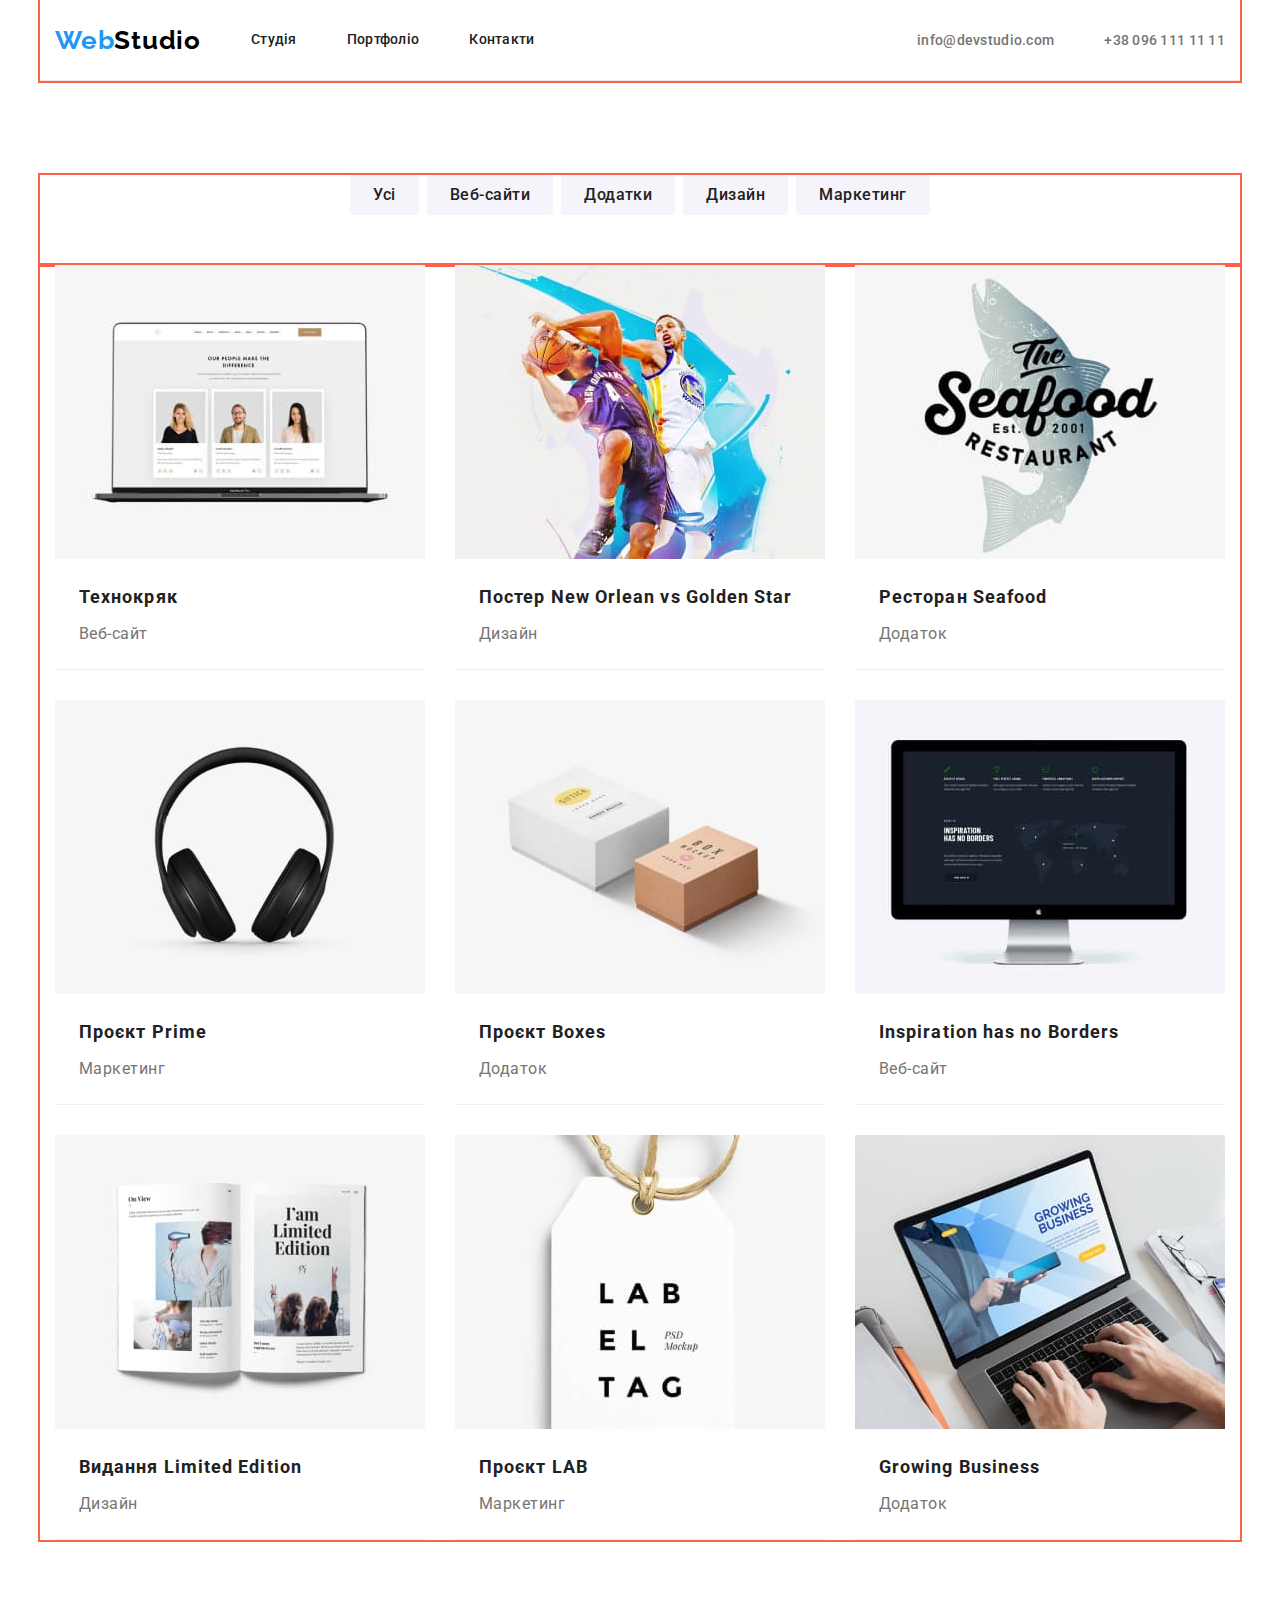
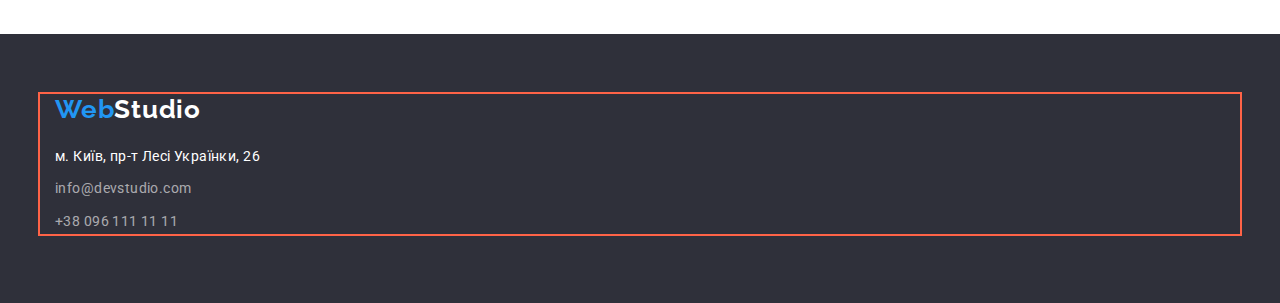
==== portfolio.html @ 525b451d "homework3" ====
<!DOCTYPE html>
<html lang="uk">
  <head>
    <meta charset="UTF-8" />
    <meta http-equiv="X-UA-Compatible" content="IE=edge" />
    <meta name="viewport" content="width=device-width, initial-scale=1.0" />
    <title>Document</title>
    <link
      href="https://fonts.googleapis.com/css2?family=Oleo+Script&family=Raleway:wght@700&family=Roboto:wght@400;500;700;900&display=swap"
      rel="stylesheet"
    />
    <link
      rel="stylesheet"
      href="https://cdnjs.cloudflare.com/ajax/libs/modern-normalize/1.1.0/modern-normalize.min.css"
    />
    <link rel="stylesheet" href="./css/styles.css" />
  </head>
  <body>
    <!-- шапка -->
    <header class="page-header container">
      <nav class="main-nav">
        <a class="logo link" href="./index.html">Web<span class="logo-header">Studio</span></a>
        <ul class="site-nav list">
          <li class="site-nav-item">
            <a href="./index.html" class="site-nav-link link">Студія</a>
          </li>
          <li class="site-nav-item">
            <a href="#" class="site-nav-link link">Портфоліо</a>
          </li>
          <li class="site-nav-item">
            <a href="#" class="site-nav-link link">Контакти</a>
          </li>
        </ul>
      </nav>
      <div class="info-nav">
        <ul class="auth-nav list">
          <li class="auth-nav-item">
            <a href="mailto:info@devstudio.com" class="auth-nav-link link"> info@devstudio.com</a>
          </li>
          <li class="auth-nav-item">
            <a href="tel:+380961111111" class="auth-nav-link link"> +38 096 111 11 11</a>
          </li>
        </ul>
      </div>
    </header>
    <main>
      <section class="section products">
        <h1 class="visually-hidden">Портфоліо</h1>
        <div class="container">
          <ul class="button-list list">
            <li class="button-list-item">
              <button class="button-item" type="button">Усі</button>
            </li>
            <li class="button-list-item">
              <button class="button-item" type="button">Веб-сайти</button>
            </li>
            <li class="button-list-item">
              <button class="button-item" type="button">Додатки</button>
            </li>
            <li class="button-list-item">
              <button class="button-item" type="button">Дизайн</button>
            </li>
            <li class="button-list-item">
              <button class="button-item" type="button">Маркетинг</button>
            </li>
          </ul>
        </div>
        <div class="container">
          <ul class="products list">
            <li class="products-item">
              <img class="products-img" src="./images/portfolio1.jpg" alt="сторінка веб-сайту" />
              <h2 class="products-title">Технокряк</h2>
              <p class="products-text">Веб-сайт</p>
            </li>
            <li class="products-item">
              <img
                class="products-img"
                src="./images/portfolio2.jpg"
                alt="постер з баскетболістами"
              />
              <h2 class="products-title">Постер New Orlean vs Golden Star</h2>
              <p class="products-text">Дизайн</p>
            </li>
            <li class="products-item">
              <img class="products-img" src="./images/portfolio3.jpg" alt="вивіска ресторану" />
              <h2 class="products-title">Ресторан Seafood</h2>
              <p class="products-text">Додаток</p>
            </li>
            <li class="products-item">
              <img class="products-img" src="./images/portfolio4.jpg" alt="навушники" />
              <h2 class="products-title">Проєкт Prime</h2>
              <p class="products-text">Маркетинг</p>
            </li>
            <li class="products-item">
              <img class="products-img" src="./images/portfolio5.jpg" alt="коробки" />
              <h2 class="products-title">Проєкт Boxes</h2>
              <p class="products-text">Додаток</p>
            </li>
            <li class="products-item">
              <img class="products-img" src="./images/portfolio6.jpg" alt="сторінка веб-сайту" />
              <h2 class="products-title">Inspiration has no Borders</h2>
              <p class="products-text">Веб-сайт</p>
            </li>
            <li class="products-item">
              <img class="products-img" src="./images/portfolio7.jpg" alt="журнал" />
              <h2 class="products-title">Видання Limited Edition</h2>
              <p class="products-text">Дизайн</p>
            </li>
            <li class="products-item">
              <img class="products-img" src="./images/portfolio8.jpg" alt="бірка" />
              <h2 class="products-title">Проєкт LAB</h2>
              <p class="products-text">Маркетинг</p>
            </li>
            <li class="products-item">
              <img class="products-img" src="./images/portfolio9.jpg" alt="робота за комп'ютером" />
              <h2 class="products-title">Growing Business</h2>
              <p class="products-text">Додаток</p>
            </li>
          </ul>
        </div>
      </section>
    </main>
    <footer class="footer footer-section">
      <div class="container">
        <a class="logo link" href="./index.html">Web<span class="logo-footer">Studio</span></a>
        <address>
          <ul class="footer-list-link list">
            <li class="footer-item">
              <a
                class="link maps"
                href="https://goo.gl/maps/bRiLxxTFk4Lpj27C7"
                target="_blank"
                rel="nofollow"
                >м. Київ, пр-т Лесі Українки, 26</a
              >
            </li>
            <li class="footer-item">
              <a class="link" href="mailto:info@devstudio.com">info@devstudio.com</a>
            </li>
            <li class="footer-item">
              <a class="link" href="tel:+380961111111">+38 096 111 11 11</a>
            </li>
          </ul>
        </address>
      </div>
    </footer>
  </body>
</html>
---- css/styles.css ----
/* колір основного тексту #757575 */
/* колір заголовків #212121 */
/* білий #FFFFFF */
/* акцент #2196F3 */
/* пошта та адреса в футері rgba(255, 255, 255, 0.6) */
/* Background #F5F5F5 */
:root {
  --primary-text-color: #757575;
  --title-text-color: #212121;
  --accent-color: #2196f3;
  --white-text-color: #ffffff;
  --white-background-color: #ffffff;
  --primary-font-weight: 500;
  --second-font-weight: 700;
}
.container {
  width: 1200px;
  padding: 0 15px;
  margin: 0 auto;
  outline: 2px solid tomato;
}
.visually-hidden {
  position: absolute;
  white-space: nowrap;
  width: 1px;
  height: 1px;
  overflow: hidden;
  border: 0;
  padding: 0;
  clip: rect(0 0 0 0);
  clip-path: inset(50%);
  margin: -1px;
}
.section {
  padding-top: 94px;
  padding-bottom: 94px;
}

body {
  background-color: var(--white-background-color);
  color: var(--primary-text-color);
  font-family: Roboto, sans-serif;
}

.list {
  padding: 0px;
  margin: 0px;
  list-style: none;
}
.link {
  color: rgba(255, 255, 255, 0.6);
  text-decoration: none;
}
/* header */
.page-header {
  display: flex;
  justify-content: space-between;
  border-bottom: 1px solid #ececec;
}
/* main-nav */
.main-nav {
  display: flex;
  align-items: center;
}
/* site-nav */
.logo {
  margin-right: 50px;
  color: var(--accent-color);
  font-family: Raleway;
  font-weight: var(--second-font-weight);
  font-size: 26px;
  line-height: 1.19;
  letter-spacing: 0.03em;
}

.logo-header {
  color: #000000;
}
.site-nav {
  display: flex;
}

.site-nav-item:not(:last-child) {
  margin-right: 50px;
}
.site-nav-link {
  display: block;
  padding-top: 32px;
  padding-bottom: 32px;
  color: var(--title-text-color);
  font-weight: var(--primary-font-weight);
  font-size: 14px;
  line-height: 1.14;
  letter-spacing: 0.02em;
}
.site-nav-link:hover,
.site-nav-link:focus {
  color: var(--accent-color);
}
/* auth-nav */
.info-nav {
  display: flex;
  align-items: center;
}
.auth-nav {
  display: flex;
}
.auth-nav-item:not(:last-child) {
  margin-right: 50px;
}
.auth-nav-link {
  color: var(--primary-text-color);
  font-weight: var(--primary-font-weight);
  font-size: 14px;
  line-height: 1.14;
  letter-spacing: 0.02em;
}
.auth-nav-link:hover,
.auth-nav-link:focus {
  color: var(--accent-color);
}
/* hero */
.hero {
  background-color: #2f303a;
  text-align: center;
  outline: 2px solid tomato;
  padding: 200px 0;
}
.hero-title {
  margin-top: 0px;
  margin-bottom: 30px;
  text-transform: uppercase;
  color: var(--white-text-color);
  font-weight: 900;
  font-size: 44px;
  line-height: 1.16;
  letter-spacing: 0.06em;
}
/* button */
.button {
  border: 1px solid transparent;
  border-radius: 4px;
  padding: 10px 32px;
  min-width: 216px;
  background-color: var(--accent-color);
  color: var(--white-text-color);
  font-weight: var(--second-font-weight);
  font-size: 16px;
  line-height: 1.87;
  letter-spacing: 0.06em;
  text-align: center;
  cursor: pointer;
}
.button-item {
  border: 1px solid transparent;
  border-radius: 4px;
  padding: 6px 22px;
  background-color: #f5f4fa;
  color: var(--title-text-color);
  font-weight: var(--primary-font-weight);
  font-size: 16px;
  line-height: 1.62;
  letter-spacing: 0.03em;
  cursor: pointer;
  text-align: center;
}
.button-list-item:not(:last-child) {
  margin-right: 8px;
}

.button-item:hover,
.button-item:focus {
  background-color: var(--accent-color);
  color: var(--white-text-color);
}
.button-list {
  display: flex;
  justify-content: center;
  margin-bottom: 50px;
}
/* advances */
.advances {
  display: flex;
  justify-content: center;
}
.advances-item:not(:last-child) {
  margin-right: 30px;
}
.advances-title {
  margin-top: 0px;
  margin-bottom: 10px;
  color: var(--title-text-color);
  font-weight: var(--second-font-weight);
  font-size: 14px;
  line-height: 1.14;
  letter-spacing: 0.03em;
}
.advances-text {
  margin-top: 0px;
  margin-bottom: 0px;
  font-size: 14px;
  line-height: 1.71;
  letter-spacing: 0.03em;
}
/* work */
.work {
  display: flex;
  justify-content: center;
}
.work-img {
  display: block;
  max-width: 100%;
  height: auto;
}
.work-item:not(:last-child) {
  margin-right: 30px;
}
.work-section {
  padding-top: 0px;
}
/* team */
.team {
  display: flex;
  justify-content: center;
}
.team-section {
  background-color: #f5f4fa;
}
.team-item {
  background-color: #fff;
  box-shadow: 0px 1px 3px rgba(0, 0, 0, 0.12), 0px 1px 1px rgba(0, 0, 0, 0.14),
    0px 2px 1px rgba(0, 0, 0, 0.2);
  border-radius: 0px 0px 4px 4px;
}
.team-item:not(:last-child) {
  margin-right: 30px;
}
.section-title {
  margin-top: 0px;
  margin-bottom: 50px;
  color: var(--title-text-color);
  font-weight: var(--second-font-weight);
  font-size: 36px;
  line-height: 1.16;
  letter-spacing: 0.03em;
  text-align: center;
}
.team-img {
  margin-bottom: 30px;
  display: block;
  max-width: 100%;
  height: auto;
}
.team-title {
  margin-top: 0px;
  margin-bottom: 10px;
  text-align: center;
  color: var(--title-text-color);
  font-weight: var(--primary-font-weight);
  font-size: 16px;
  line-height: 1.17;
  letter-spacing: 0.03em;
}
.team-text {
  margin-top: 0px;
  margin-bottom: 30px;
  text-align: center;
  font-size: 16px;
  line-height: 1.17;
  letter-spacing: 0.03em;
}
/* footer */
.footer-section {
  padding-top: 60px;
  padding-bottom: 60px;
}
.logo-footer {
  color: var(--white-text-color);
}
.footer-item {
  margin-top: 0px;
  margin-bottom: 9px;
  font-size: 14px;
  line-height: 1.71;
  letter-spacing: 0.03em;
}

.footer {
  background-color: #2f303a;
}
.footer-list-link {
  margin-top: 20px;
  color: rgba(255, 255, 255, 0.6);
  text-decoration: none;
  font-style: normal;
  font-size: 14px;
  line-height: 1.71;
  letter-spacing: 0.03em;
}
.link.maps {
  color: var(--white-text-color);
  text-decoration: none;
}
/* products */
.products {
  display: flex;
  flex-wrap: wrap;
}
.products-img {
  margin-bottom: 20px;
  display: block;
  max-width: 100%;
  height: auto;
}
.products-item {
  margin-right: 30px;
  margin-bottom: 30px;
  width: 370px;
  border-bottom: 1px solid #eeeeee;
}
.products-item:nth-child(3n) {
  margin-right: 0px;
}
.products-item:nth-last-child(-n + 3) {
  margin-bottom: 0px;
}
.products-title {
  margin-left: 24px;
  margin-right: 0px;
  margin-top: 0px;
  margin-bottom: 4px;
  color: var(--title-text-color);
  font-weight: var(--second-font-weight);
  font-size: 18px;
  line-height: 2;
  letter-spacing: 0.06em;
}
.products-text {
  margin-left: 24px;
  margin-right: 0px;
  margin-top: 0px;
  margin-bottom: 20px;
  font-size: 16px;
  line-height: 1.87;
  letter-spacing: 0.03em;
}
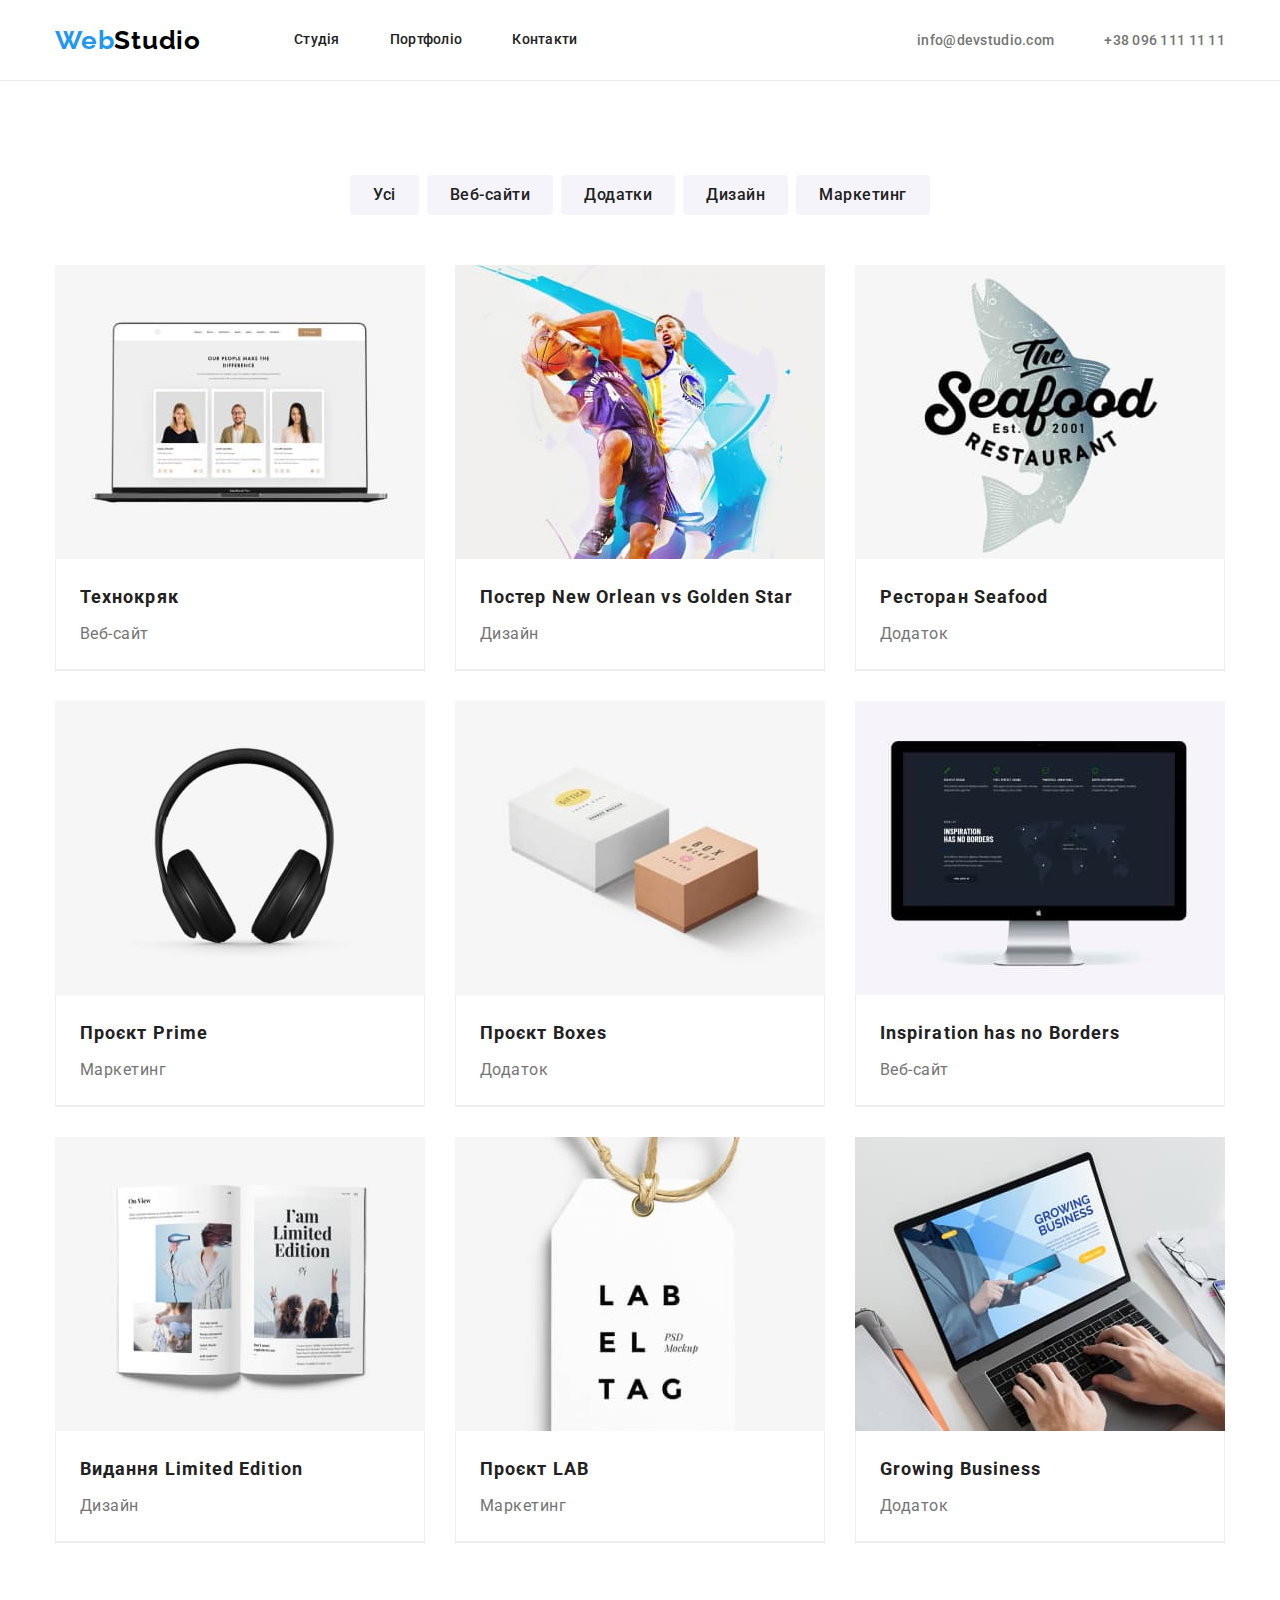
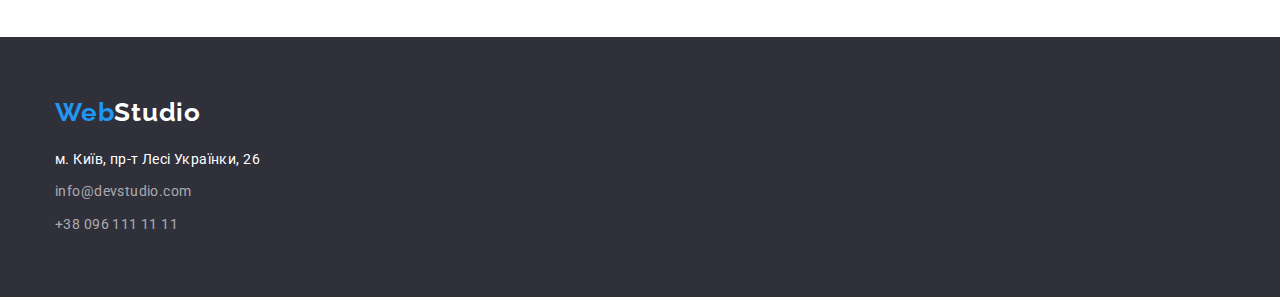
==== commit 9a843d98: "fixed by Grisha comments" ====
--- a/portfolio.html
+++ b/portfolio.html
@@ -17,23 +17,23 @@
   </head>
   <body>
     <!-- шапка -->
-    <header class="page-header container">
-      <nav class="main-nav">
-        <a class="logo link" href="./index.html">Web<span class="logo-header">Studio</span></a>
-        <ul class="site-nav list">
-          <li class="site-nav-item">
-            <a href="./index.html" class="site-nav-link link">Студія</a>
-          </li>
-          <li class="site-nav-item">
-            <a href="#" class="site-nav-link link">Портфоліо</a>
-          </li>
-          <li class="site-nav-item">
-            <a href="#" class="site-nav-link link">Контакти</a>
-          </li>
-        </ul>
-      </nav>
-      <div class="info-nav">
-        <ul class="auth-nav list">
+    <header class="page-header">
+      <div class="container main-nav">
+        <nav class="main-nav">
+          <a class="logo link" href="./index.html">Web<span class="logo-header">Studio</span></a>
+          <ul class="site-nav">
+            <li class="site-nav-item">
+              <a href="./index.html" class="site-nav-link link">Студія</a>
+            </li>
+            <li class="site-nav-item">
+              <a href="#" class="site-nav-link link">Портфоліо</a>
+            </li>
+            <li class="site-nav-item">
+              <a href="#" class="site-nav-link link">Контакти</a>
+            </li>
+          </ul>
+        </nav>
+        <ul class="auth-nav">
           <li class="auth-nav-item">
             <a href="mailto:info@devstudio.com" class="auth-nav-link link"> info@devstudio.com</a>
           </li>
@@ -44,10 +44,10 @@
       </div>
     </header>
     <main>
-      <section class="section products">
+      <section class="section">
+        <div class="container">
         <h1 class="visually-hidden">Портфоліо</h1>
-        <div class="container">
-          <ul class="button-list list">
+          <ul class="button-list">
             <li class="button-list-item">
               <button class="button-item" type="button">Усі</button>
             </li>
@@ -64,67 +64,80 @@
               <button class="button-item" type="button">Маркетинг</button>
             </li>
           </ul>
-        </div>
-        <div class="container">
-          <ul class="products list">
-            <li class="products-item">
-              <img class="products-img" src="./images/portfolio1.jpg" alt="сторінка веб-сайту" />
-              <h2 class="products-title">Технокряк</h2>
-              <p class="products-text">Веб-сайт</p>
-            </li>
-            <li class="products-item">
-              <img
-                class="products-img"
-                src="./images/portfolio2.jpg"
-                alt="постер з баскетболістами"
-              />
-              <h2 class="products-title">Постер New Orlean vs Golden Star</h2>
-              <p class="products-text">Дизайн</p>
-            </li>
-            <li class="products-item">
-              <img class="products-img" src="./images/portfolio3.jpg" alt="вивіска ресторану" />
-              <h2 class="products-title">Ресторан Seafood</h2>
-              <p class="products-text">Додаток</p>
-            </li>
-            <li class="products-item">
-              <img class="products-img" src="./images/portfolio4.jpg" alt="навушники" />
-              <h2 class="products-title">Проєкт Prime</h2>
-              <p class="products-text">Маркетинг</p>
-            </li>
-            <li class="products-item">
-              <img class="products-img" src="./images/portfolio5.jpg" alt="коробки" />
-              <h2 class="products-title">Проєкт Boxes</h2>
-              <p class="products-text">Додаток</p>
-            </li>
-            <li class="products-item">
-              <img class="products-img" src="./images/portfolio6.jpg" alt="сторінка веб-сайту" />
-              <h2 class="products-title">Inspiration has no Borders</h2>
-              <p class="products-text">Веб-сайт</p>
-            </li>
-            <li class="products-item">
-              <img class="products-img" src="./images/portfolio7.jpg" alt="журнал" />
-              <h2 class="products-title">Видання Limited Edition</h2>
-              <p class="products-text">Дизайн</p>
-            </li>
-            <li class="products-item">
-              <img class="products-img" src="./images/portfolio8.jpg" alt="бірка" />
-              <h2 class="products-title">Проєкт LAB</h2>
-              <p class="products-text">Маркетинг</p>
-            </li>
-            <li class="products-item">
-              <img class="products-img" src="./images/portfolio9.jpg" alt="робота за комп'ютером" />
-              <h2 class="products-title">Growing Business</h2>
-              <p class="products-text">Додаток</p>
-            </li>
-          </ul>
+            <ul class="products">
+              <li class="products-item">
+                <img src="./images/portfolio1.jpg" alt="сторінка веб-сайту" />
+                <div class="portfolio-card-description">
+                  <h2 class="products-title">Технокряк</h2>
+                  <p class="products-text">Веб-сайт</p>
+                </div>
+              </li>
+              <li class="products-item">
+                <img src="./images/portfolio2.jpg" alt="постер з баскетболістами" />
+                <div class="portfolio-card-description">
+                <h2 class="products-title">Постер New Orlean vs Golden Star</h2>
+                <p class="products-text">Дизайн</p>
+                </div>
+              </li>
+              <li class="products-item">
+                <img src="./images/portfolio3.jpg" alt="вивіска ресторану" />
+              <div class="portfolio-card-description">
+                <h2 class="products-title">Ресторан Seafood</h2>
+                <p class="products-text">Додаток</p>
+              </div>
+              </li>
+              <li class="products-item">
+                <img src="./images/portfolio4.jpg" alt="навушники" />
+              <div class="portfolio-card-description">
+                <h2 class="products-title">Проєкт Prime</h2>
+                <p class="products-text">Маркетинг</p>
+              </div>
+              </li>
+              <li class="products-item">
+                <img src="./images/portfolio5.jpg" alt="коробки" />
+              <div class="portfolio-card-description">
+                <h2 class="products-title">Проєкт Boxes</h2>
+                <p class="products-text">Додаток</p>
+              </div>
+              </li>
+              <li class="products-item">
+                <img src="./images/portfolio6.jpg" alt="сторінка веб-сайту" />
+              <div class="portfolio-card-description">
+                <h2 class="products-title">Inspiration has no Borders</h2>
+                <p class="products-text">Веб-сайт</p>
+              </div>
+              </li>
+              <li class="products-item">
+                <img src="./images/portfolio7.jpg" alt="журнал" />
+              <div class="portfolio-card-description">
+                <h2 class="products-title">Видання Limited Edition</h2>
+                <p class="products-text">Дизайн</p>
+              </div>
+              </li>
+              <li class="products-item">
+                <img src="./images/portfolio8.jpg" alt="бірка" />
+              <div class="portfolio-card-description">
+                <h2 class="products-title">Проєкт LAB</h2>
+                <p class="products-text">Маркетинг</p>
+              </div>
+              </li>
+              <li class="products-item">
+                <img src="./images/portfolio9.jpg" alt="робота за комп'ютером" />
+              <div class="portfolio-card-description">
+                <h2 class="products-title">Growing Business</h2>
+                <p class="products-text">Додаток</p>
+              </div>
+              </li>
+            </ul>
+          </div>
         </div>
       </section>
     </main>
-    <footer class="footer footer-section">
+    <footer class="footer">
       <div class="container">
         <a class="logo link" href="./index.html">Web<span class="logo-footer">Studio</span></a>
-        <address>
-          <ul class="footer-list-link list">
+        <address class="address">
+          <ul class="footer-list-link">
             <li class="footer-item">
               <a
                 class="link maps"
--- a/css/styles.css
+++ b/css/styles.css
@@ -17,7 +17,6 @@
   width: 1200px;
   padding: 0 15px;
   margin: 0 auto;
-  outline: 2px solid tomato;
 }
 .visually-hidden {
   position: absolute;
@@ -35,25 +34,38 @@
   padding-top: 94px;
   padding-bottom: 94px;
 }
-
+h1,
+h2,
+h3,
+p {
+  margin: 0px;
+}
+ul {
+  margin: 0px;
+  padding: 0px;
+  list-style: none;
+}
+a {
+  text-decoration: none;
+}
 body {
   background-color: var(--white-background-color);
   color: var(--primary-text-color);
   font-family: Roboto, sans-serif;
 }
 
-.list {
-  padding: 0px;
-  margin: 0px;
-  list-style: none;
-}
 .link {
   color: rgba(255, 255, 255, 0.6);
-  text-decoration: none;
+}
+img {
+  display: block;
+  max-width: 100%;
+  height: auto;
 }
 /* header */
 .page-header {
   display: flex;
+  align-items: center;
   justify-content: space-between;
   border-bottom: 1px solid #ececec;
 }
@@ -61,10 +73,10 @@
 .main-nav {
   display: flex;
   align-items: center;
+  justify-content: space-between;
 }
 /* site-nav */
 .logo {
-  margin-right: 50px;
   color: var(--accent-color);
   font-family: Raleway;
   font-weight: var(--second-font-weight);
@@ -78,6 +90,7 @@
 }
 .site-nav {
   display: flex;
+  margin-left: 93px;
 }
 
 .site-nav-item:not(:last-child) {
@@ -98,10 +111,7 @@
   color: var(--accent-color);
 }
 /* auth-nav */
-.info-nav {
-  display: flex;
-  align-items: center;
-}
+
 .auth-nav {
   display: flex;
 }
@@ -123,12 +133,14 @@
 .hero {
   background-color: #2f303a;
   text-align: center;
-  outline: 2px solid tomato;
   padding: 200px 0;
 }
 .hero-title {
+  margin-left: auto;
+  margin-right: auto;
   margin-top: 0px;
   margin-bottom: 30px;
+  width: 696px;
   text-transform: uppercase;
   color: var(--white-text-color);
   font-weight: 900;
@@ -207,11 +219,7 @@
   display: flex;
   justify-content: center;
 }
-.work-img {
-  display: block;
-  max-width: 100%;
-  height: auto;
-}
+
 .work-item:not(:last-child) {
   margin-right: 30px;
 }
@@ -245,51 +253,48 @@
   letter-spacing: 0.03em;
   text-align: center;
 }
-.team-img {
+
+.team-title {
+  margin-bottom: 10px;
+  text-align: center;
+  color: var(--title-text-color);
+  font-weight: var(--primary-font-weight);
+  font-size: 16px;
+  line-height: 1.17;
+  letter-spacing: 0.03em;
+}
+.team-text {
+  text-align: center;
+  font-size: 16px;
+  line-height: 1.17;
+  letter-spacing: 0.03em;
+}
+.team-info {
+  margin-top: 30px;
   margin-bottom: 30px;
-  display: block;
-  max-width: 100%;
-  height: auto;
-}
-.team-title {
-  margin-top: 0px;
-  margin-bottom: 10px;
-  text-align: center;
-  color: var(--title-text-color);
-  font-weight: var(--primary-font-weight);
-  font-size: 16px;
-  line-height: 1.17;
-  letter-spacing: 0.03em;
-}
-.team-text {
-  margin-top: 0px;
-  margin-bottom: 30px;
-  text-align: center;
-  font-size: 16px;
-  line-height: 1.17;
-  letter-spacing: 0.03em;
 }
 /* footer */
-.footer-section {
+.logo-footer {
+  color: var(--white-text-color);
+}
+.footer-item {
+  margin-top: 0px;
+  font-size: 14px;
+  line-height: 1.71;
+  letter-spacing: 0.03em;
+}
+.footer-item:not(:last-child) {
+  margin-bottom: 9px;
+}
+.address {
+  margin-top: 20px;
+}
+.footer {
+  background-color: #2f303a;
   padding-top: 60px;
   padding-bottom: 60px;
 }
-.logo-footer {
-  color: var(--white-text-color);
-}
-.footer-item {
-  margin-top: 0px;
-  margin-bottom: 9px;
-  font-size: 14px;
-  line-height: 1.71;
-  letter-spacing: 0.03em;
-}
-
-.footer {
-  background-color: #2f303a;
-}
 .footer-list-link {
-  margin-top: 20px;
   color: rgba(255, 255, 255, 0.6);
   text-decoration: none;
   font-style: normal;
@@ -306,12 +311,7 @@
   display: flex;
   flex-wrap: wrap;
 }
-.products-img {
-  margin-bottom: 20px;
-  display: block;
-  max-width: 100%;
-  height: auto;
-}
+
 .products-item {
   margin-right: 30px;
   margin-bottom: 30px;
@@ -325,9 +325,6 @@
   margin-bottom: 0px;
 }
 .products-title {
-  margin-left: 24px;
-  margin-right: 0px;
-  margin-top: 0px;
   margin-bottom: 4px;
   color: var(--title-text-color);
   font-weight: var(--second-font-weight);
@@ -336,11 +333,13 @@
   letter-spacing: 0.06em;
 }
 .products-text {
-  margin-left: 24px;
-  margin-right: 0px;
-  margin-top: 0px;
-  margin-bottom: 20px;
   font-size: 16px;
   line-height: 1.87;
   letter-spacing: 0.03em;
 }
+.portfolio-card-description {
+  padding: 20px 0px 20px 24px;
+  border-bottom: 1px solid #eeeeee;
+  border-left: 1px solid #eeeeee;
+  border-right: 1px solid #eeeeee;
+}
